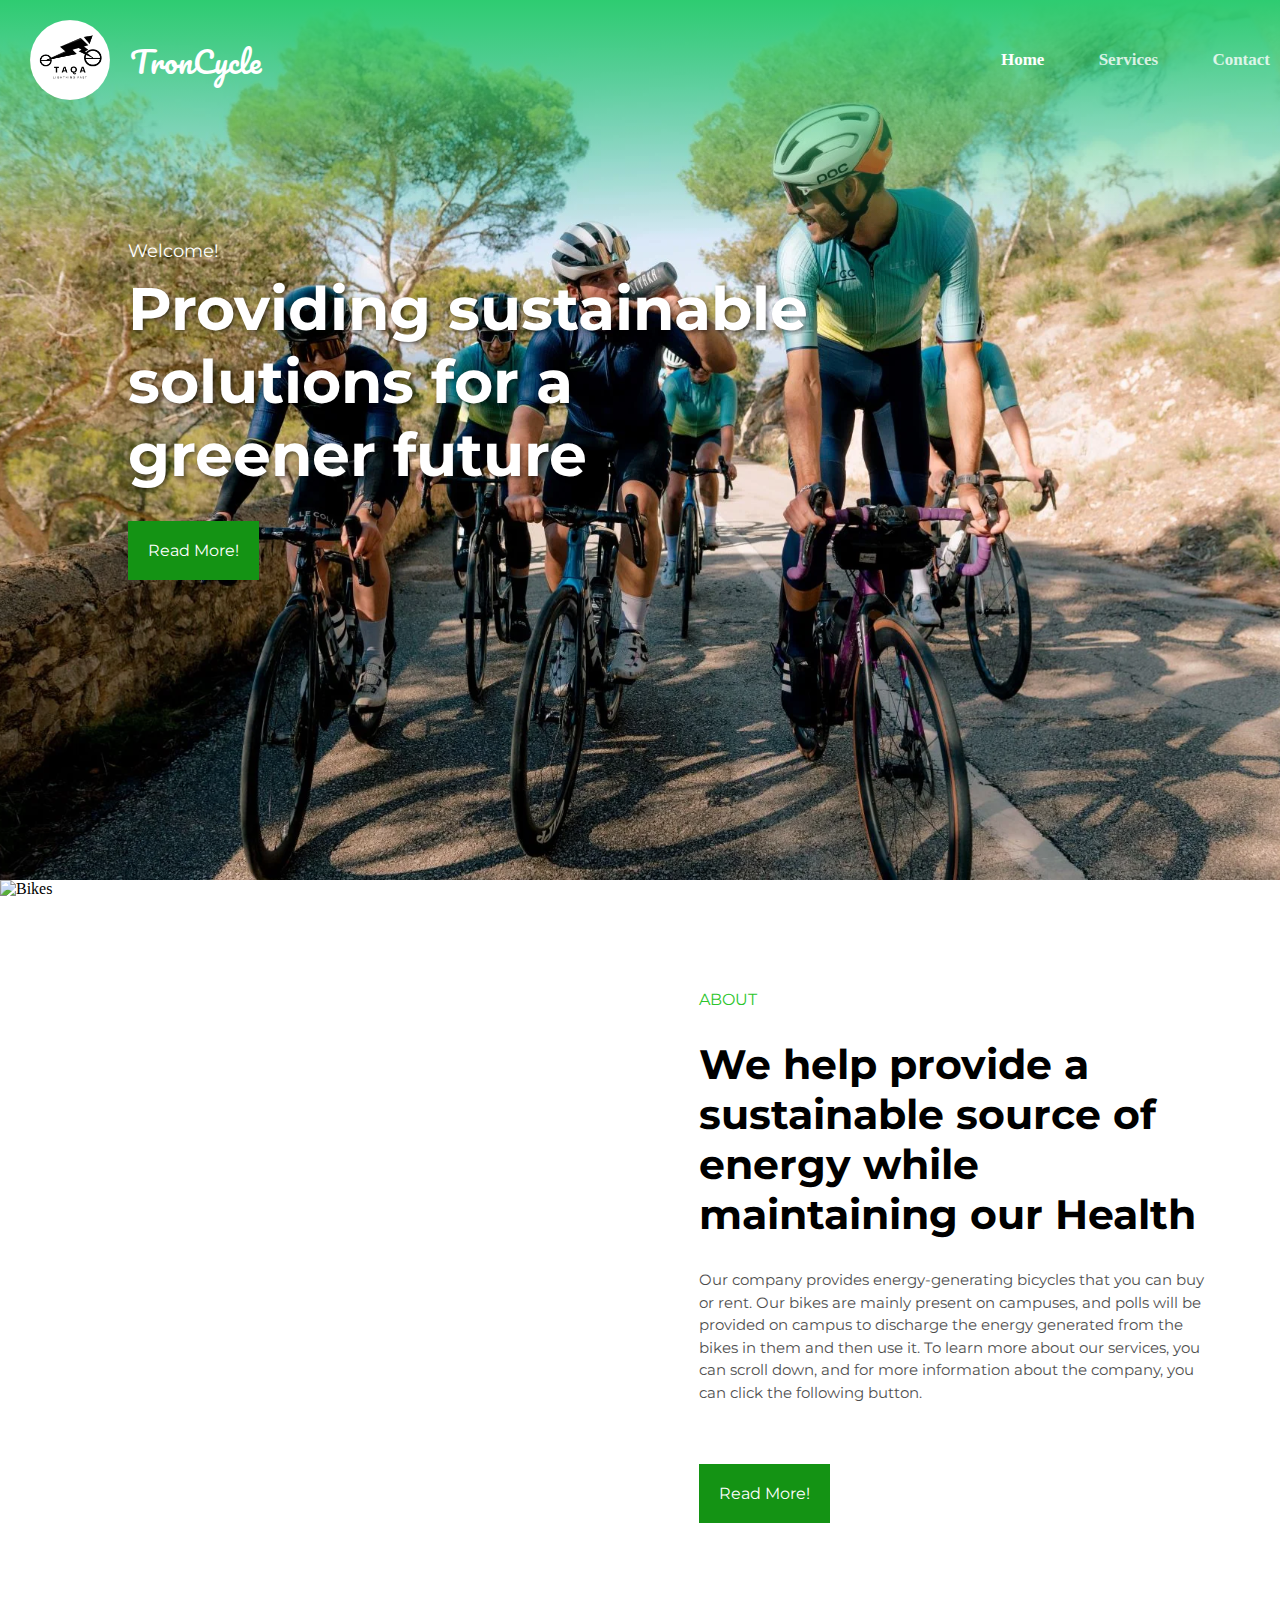
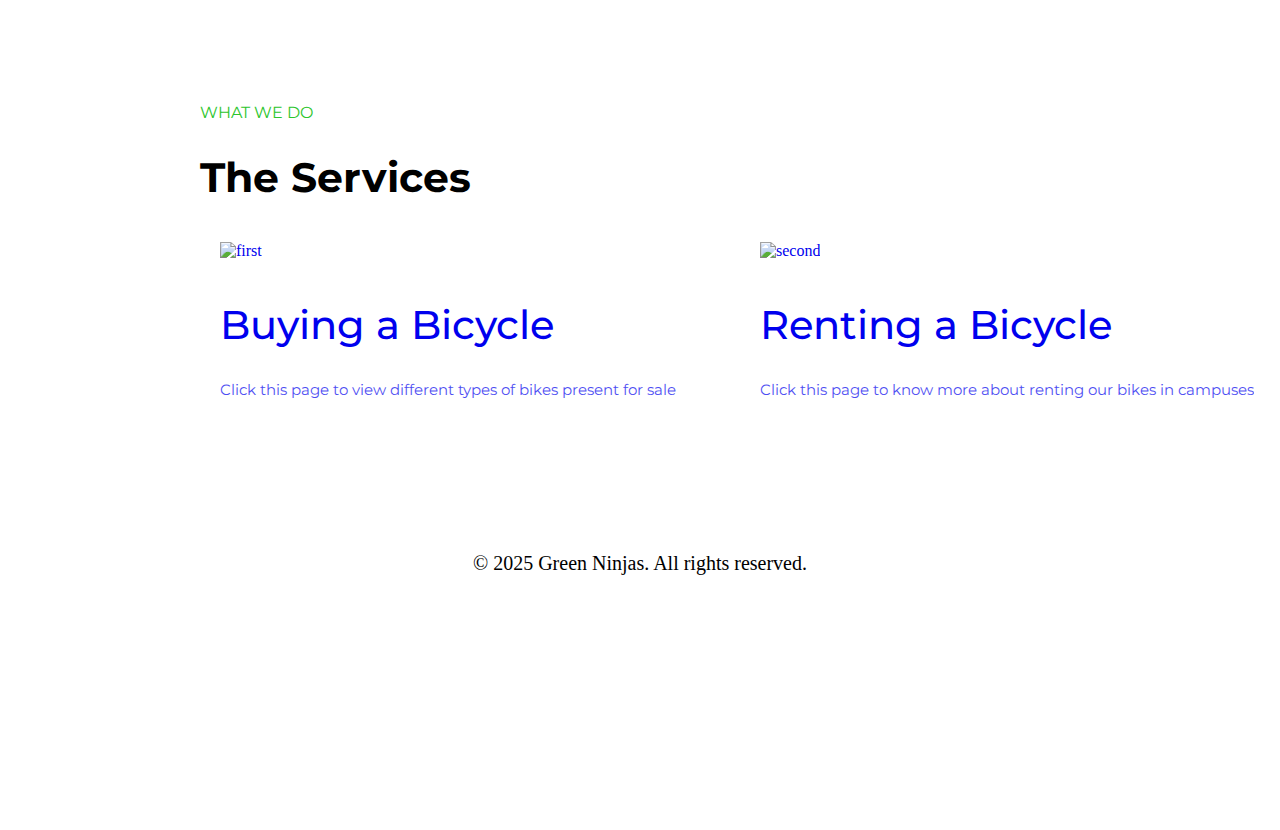
==== index.html @ b39f39fc "Initial commit - Website" ====
<!DOCTYPE html>
<html lang="en">
<head>
    <meta charset="UTF-8">
    <meta name="viewport" content="width=device-width, initial-scale=1.0">
    <title>TronCycle</title>
    <link rel="stylesheet" href="style.css">
    <link rel="preconnect" href="https://fonts.googleapis.com">
    <link rel="preconnect" href="https://fonts.gstatic.com" crossorigin>
    <link href="https://fonts.googleapis.com/css2?family=Pacifico&display=swap" rel="stylesheet">
    <link href="https://fonts.googleapis.com/css2?family=Montserrat:wght@400;700&display=swap" rel="stylesheet">
</head>
<body>
    <header>
        <img src="images/TAQA.PNG" alt="Logo" class="Logo">
        <p id="title">TronCycle</p>
        <div id="header">
            <a class="header" id = "home_drag" href = "index.html" target="_blank">Home</a>
            <a class="header" id= "services_drag" href = "#Services">Services</a>
            <a class="header" id = "contact_drag" href="contact.html" target="_blank">Contact</a>
        </div>
    </header>
    <div class="First_part">
        <div id="Welcome">Welcome!</div>
        <div id="body_paragraph">Providing sustainable solutions for a greener future</div>
        <div class="more">Read More!</div>
    </div>

    <div id="About_Services">
        <div id="About">
            <img src="https://hips.hearstapps.com/hmg-prod/images/types-of-bikes-672903cd9c27e.jpg" alt="Bikes" class="bikes">
            <div id="Text_About">
                <div class="head">ABOUT</div>
                <div class="bold_head">We help provide a sustainable source of energy while  maintaining our Health</div>
                <div class="small">
                    Our company provides energy-generating bicycles that you can buy or rent. Our bikes are mainly present on campuses, and polls will be provided on 
                    campus to discharge the energy generated from the bikes in them and then use it. To learn more about our services, you can scroll down, and for more 
                    information about the company, you can click the following button.
                </div>
                <div class="more">Read More!</div>
            </div>
        </div>
        <div id="Services">
            <div class="head">WHAT WE DO</div>
            <div class="bold_head">The Services</div>
            <div class="services">
                <a href="Buying.html" target="_blank">
                    <div class="service_one">
                        <img src="https://cdn0.iconfinder.com/data/icons/social-messaging-ui-color-shapes/128/shopping-circle-green-512.png" alt="first" class="service_image">
                        <div class="small_head">Buying a Bicycle</div>
                        <div class="small">Click this page to view different types of bikes present for sale</div>
                    </div>
                </a>
                <a href="rental.html" target="_blank">
                    <div class="service_two">
                        <img src="https://www.rawshorts.com/freeicons/wp-content/uploads/2017/01/green_repictsignrent_1484336473-1.png" alt="second" class="service_image">
                        <div class="small_head">Renting a Bicycle</div>
                        <div class="small">Click this page to know more about renting our bikes in campuses</div>
                    </div>
                </a>
            </div>
        </div>
        <footer>
            <p>&copy; 2025 Green Ninjas. All rights reserved.</p>
        </footer>
    </div>
</body>
</html>
---- style.css ----
html {
    scroll-behavior: smooth;
}

a, a:visited {
    text-decoration: none;
}

body{
    background-image: url(images/cycling_benefits_styrkr.webp);
    background-blend-mode: overlay;
    background-position: center;
    background-size: cover;
    background-attachment: fixed;
    padding: 0px;
    margin: 0px;
}

header {
    display: flex;
    background: linear-gradient(
        rgb(46, 204, 113, 1),
        rgb(46, 204, 113, 0)
    );
    align-items: top;
    height: 230px;
    padding-top: 10px;
}

.Logo {
    display: flex;
    height: 80px;
    margin-left: 30px;
    margin-top: 10px;
    margin-bottom: 10px;
    border-radius: 40px;
}

#title {
    color: rgb(255,255,255);
    display: inline;
    width: 300px;
    font-size: 30px;
    margin: 0px;
    margin-top: 25px;
    padding: 0px;
    margin-left: 20px;
    font-family: "Pacifico", cursive;
}

#header{
    width: 1000px;
    text-align: right;
    font-size: 17px;
    margin-top: 40px;
}

.header {
    display: inline;
    text-align: right;
    background-color: rgb(240, 248, 255 ,0);
    border-color: white;
    margin-left: 30px;
    padding: 10px;
    border-radius: 40%;
    color: white;
    font-weight: bold;
    opacity: 0.8;
}

#home_drag {
    opacity: 1;
}

.header:hover{
    opacity: 1;
    cursor: pointer;
    text-decoration: underline;
}

#services, #about, #contact{
    color: white;
}

.First_part{
    padding-left: 10%;
    margin-bottom: 300px;
}

#Welcome{
    color: white;
    font-family: 'Montserrat', sans-serif;
    font-size: 18px;
    margin-bottom: 10px;
}

#body_paragraph{
    color: white;
    font-size: 60px;
    font-family: 'Montserrat', sans-serif;
    font-weight: bold;
    width: 60%;
    text-shadow: 2px 2px 4px rgba(0, 0, 0, 0.5);
}

.more{
    background: rgb(20, 147, 20);
    color: white;
    display: inline-block;
    padding: 20px;
    margin-top: 30px;
    font-family: 'Montserrat', sans-serif;
}

.more:hover{
    cursor: pointer;
    background: rgb(44, 197, 44);
}

#About_Services {
    width: 100%;
    height: 1550px;
    background: white;
    margin: 0px;
}

#About{
    display: flex;
    flex-direction: row;
    align-items: flex-start;
    justify-content: space-between;
    width: 100%;
    margin: 0;
    padding: 0;
}

.bikes {
    width: 49%;
}

#Text_About{
    width: 50%;
    display: inline-block;
    padding-left: 130px;
    padding-top: 110px;
}

.head{
    font-family: "Montserrat", sans-serif;
    color: rgb(44, 197, 44);
    margin-bottom: 30px;
}

.bold_head{
    font-family: "Montserrat", sans-serif;
    font-weight: bold;
    font-size: 41px;
    width: 520px;
    margin-bottom: 30px;
}

.small{
    font-family: "Montserrat", sans-serif;
    opacity: 0.7;
    width: 520px;
    line-height: 1.5;
    font-size: 15px;
    margin-bottom: 30px;
}

#Services {
    padding-left: 200px;
    padding-right: 200px;
    padding-top: 180px;
}

.services {
    justify-content: space-around;
    display: flex;
    flex-direction: row;
}

.service_image {
    width: 140px;
}

.small_head {
    font-family: 'montserrat', sans-serif;
    font-size: 40px;
    font-weight: 500;
    margin-top: 40px;
}

.service_one .small, .service_two .small {
    margin-top: 30px;
}

.service_one, .service_two{
    padding-left: 20px;
    padding-top: 10px;
}

.service_one:hover, .service_two:hover{
    background-color: rgb(44, 197, 44);
    transition: background-color 0.3s;
    cursor: pointer;
    box-shadow: 0 4px 8px 2px rgba(0, 0, 0, 0.5);
}

.service_one:hover .small_head, .service_one:hover .small, .service_two:hover .small_head, .service_two:hover .small {
    color: white;
    transition: color 0.3s;
}

footer{
    font-size: 20px;
    display: flex;
    flex-direction: column;
    align-items: center;
    margin-top: 100px;
}

@media (max-width: 767px) {
    #header {
         margin-right: 30px;
    }
}
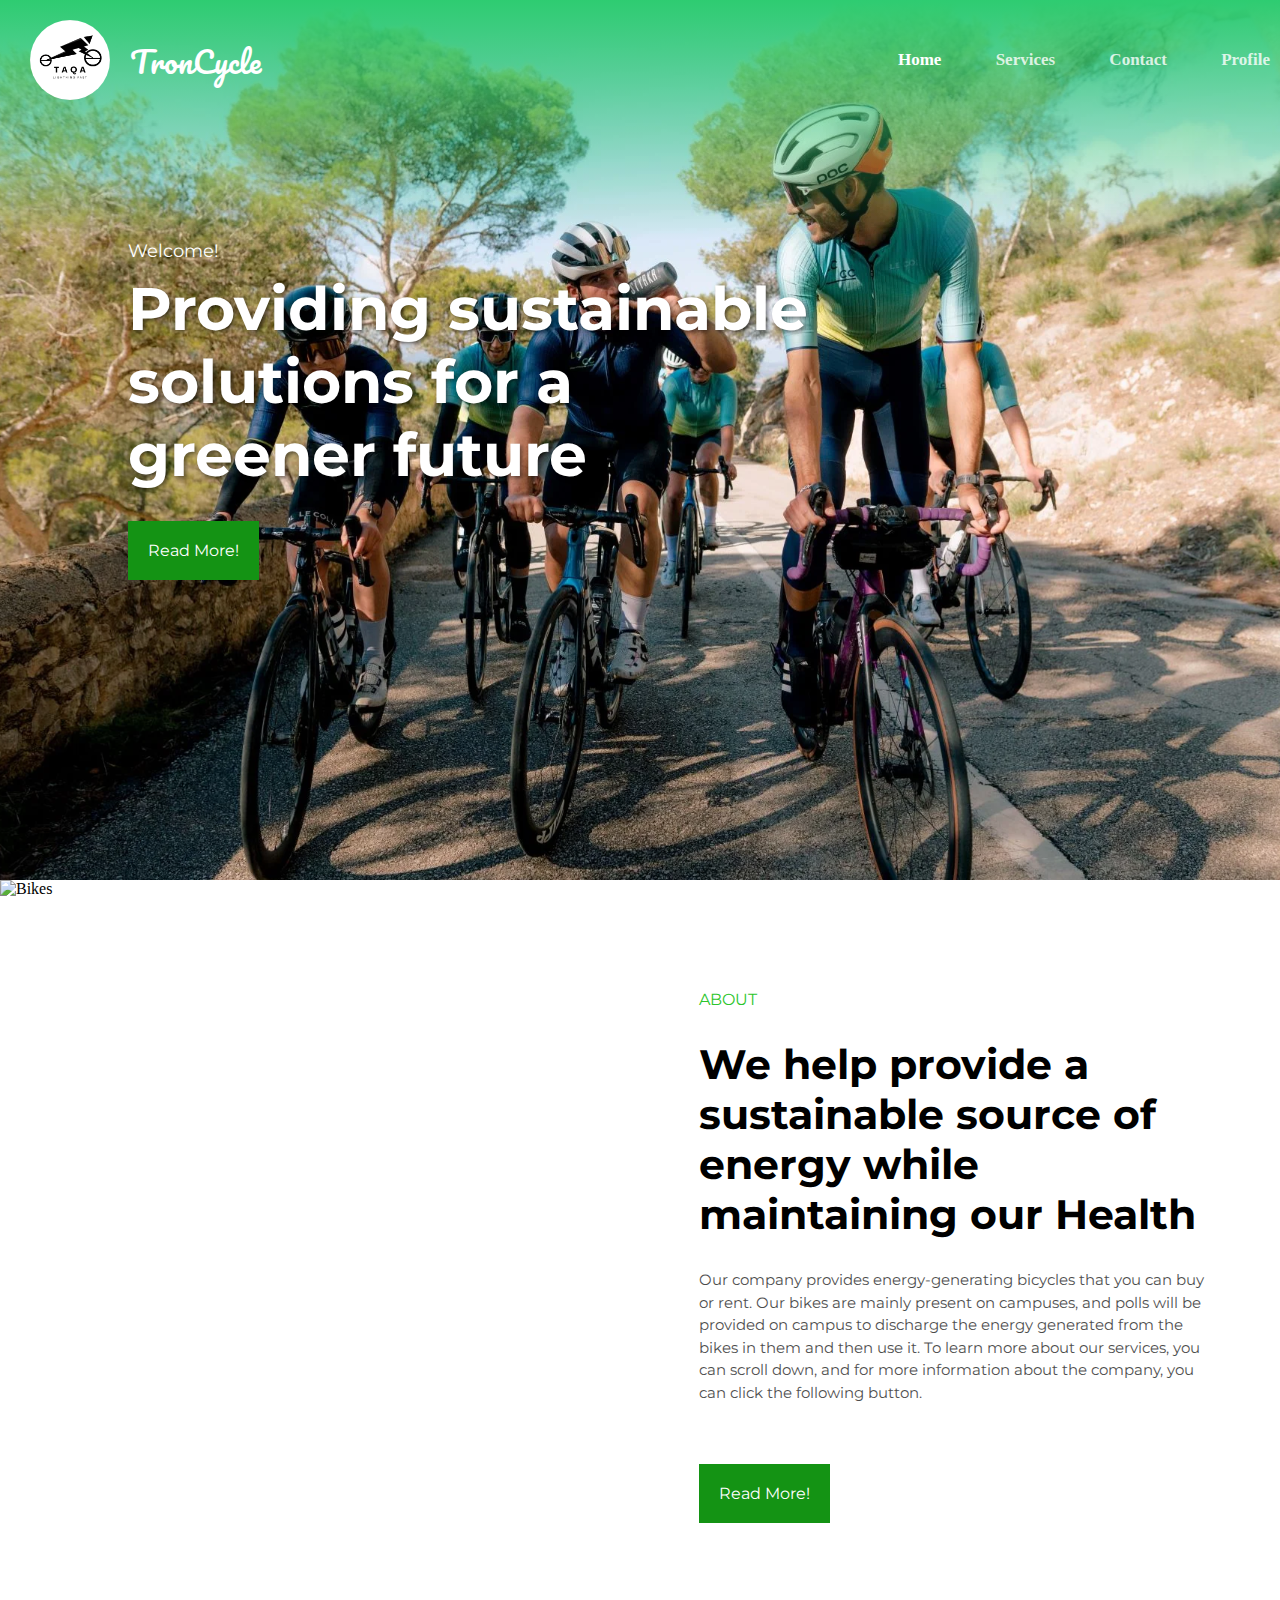
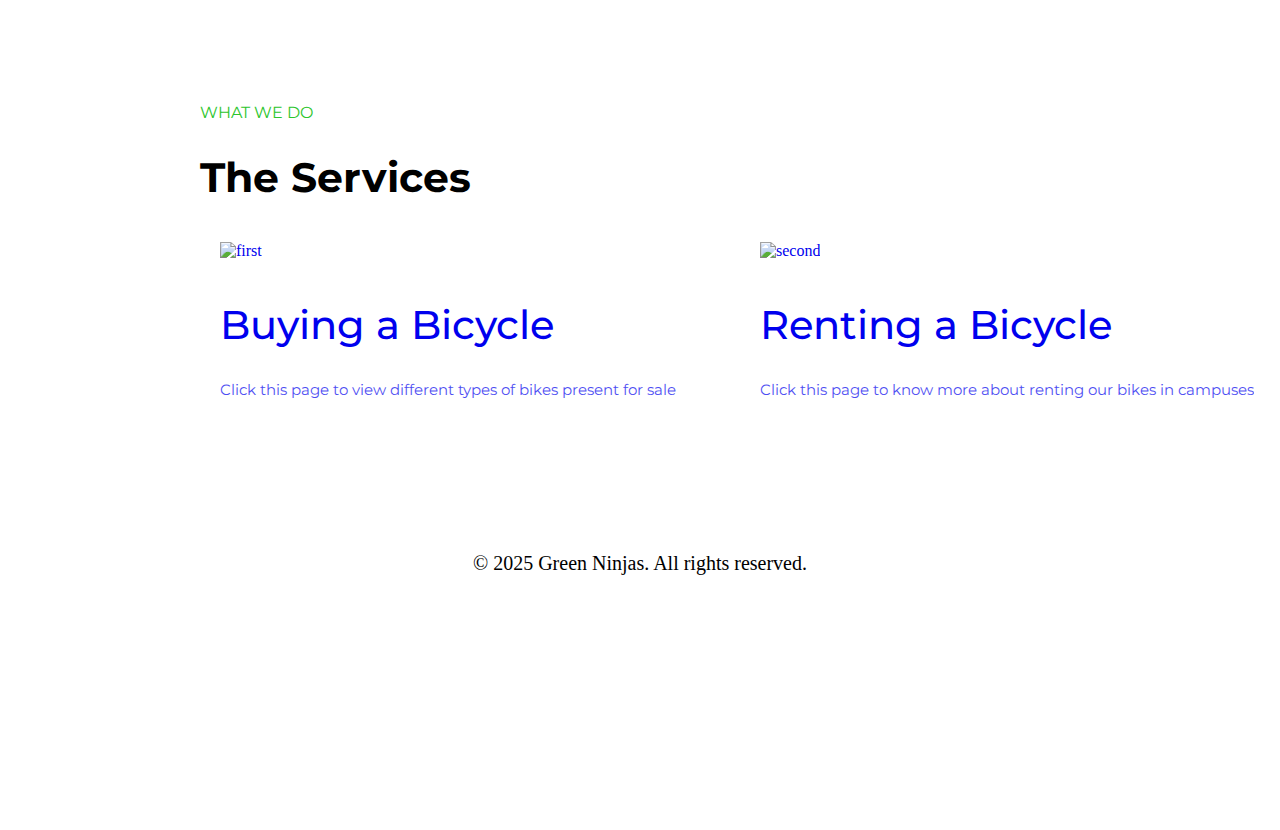
==== commit 7a0b9442: "Update index.html" ====
--- a/index.html
+++ b/index.html
@@ -18,12 +18,15 @@
             <a class="header" id = "home_drag" href = "index.html" target="_blank">Home</a>
             <a class="header" id= "services_drag" href = "#Services">Services</a>
             <a class="header" id = "contact_drag" href="contact.html" target="_blank">Contact</a>
+             <a class="header" id = "contact_drag" href="https://github.com/arwaayoi123/cycle-connect-profile.git" target="_blank">Profile</a>
         </div>
     </header>
     <div class="First_part">
         <div id="Welcome">Welcome!</div>
         <div id="body_paragraph">Providing sustainable solutions for a greener future</div>
-        <div class="more">Read More!</div>
+        <a href="#About">
+            <div class="more">Read More!</div>
+        </a>
     </div>
 
     <div id="About_Services">
@@ -37,7 +40,9 @@
                     campus to discharge the energy generated from the bikes in them and then use it. To learn more about our services, you can scroll down, and for more 
                     information about the company, you can click the following button.
                 </div>
-                <div class="more">Read More!</div>
+                <a href="#Services">
+                    <div class="more">Read More!</div>
+                </a>
             </div>
         </div>
         <div id="Services">
@@ -65,4 +70,4 @@
         </footer>
     </div>
 </body>
-</html>+</html>
